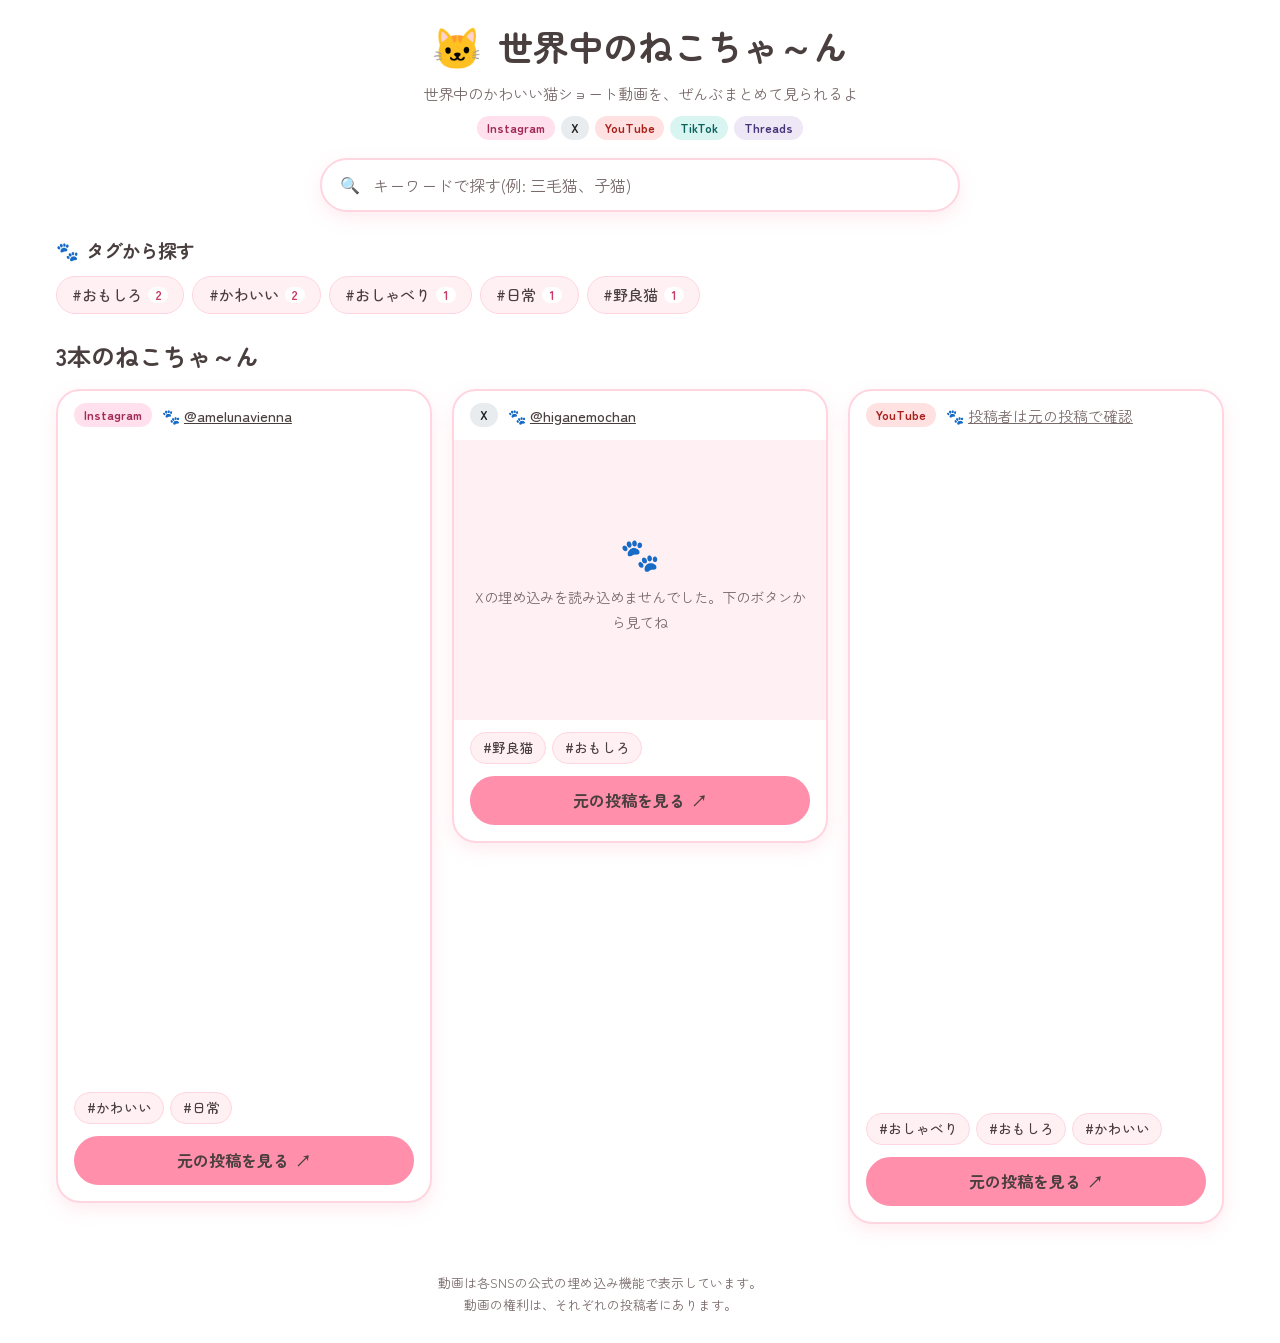
==== index.html @ 2f94e76e "Add files via upload" ====
<!DOCTYPE html>
<html lang="ja">
<head>
  <meta charset="UTF-8">
  <meta name="viewport" content="width=device-width, initial-scale=1">
  <title>世界中のねこちゃ～ん | 世界の猫ショート動画まとめ</title>
  <meta name="description" content="世界中の猫のショート動画を、Instagram・X・YouTube・TikTok・Threadsからまとめて見られるサイトです。">
  <link rel="icon" href="data:image/svg+xml,%3Csvg xmlns='http://www.w3.org/2000/svg' viewBox='0 0 100 100'%3E%3Ctext y='.9em' font-size='90'%3E🐱%3C/text%3E%3C/svg%3E">
  <link rel="preconnect" href="https://fonts.googleapis.com">
  <link rel="preconnect" href="https://fonts.gstatic.com" crossorigin>
  <link href="https://fonts.googleapis.com/css2?family=Zen+Maru+Gothic:wght@400;500;700&display=swap" rel="stylesheet">
  <link rel="stylesheet" href="style.css">
</head>
<body data-page="home">

  <header class="site-header">
    <a class="logo" href="index.html"><span class="logo__icon" aria-hidden="true">🐱</span><span>世界中のねこちゃ～ん</span></a>
  </header>

  <main class="container">
    <section class="hero">
      <p class="hero__lead">世界中のかわいい猫ショート動画を、ぜんぶまとめて見られるよ</p>
      <div class="hero__sns" aria-label="対応しているSNS">
        <span class="badge sns-instagram">Instagram</span>
        <span class="badge sns-x">X</span>
        <span class="badge sns-youtube">YouTube</span>
        <span class="badge sns-tiktok">TikTok</span>
        <span class="badge sns-threads">Threads</span>
      </div>
    </section>

    <form id="search-form" class="search" role="search">
      <span class="search__icon" aria-hidden="true">🔍</span>
      <input id="search-input" class="search__input" type="search" autocomplete="off"
             placeholder="キーワードで探す(例: 三毛猫、子猫)" aria-label="キーワードで探す">
    </form>

    <section id="tags-section">
      <h2 class="section-title">タグから探す</h2>
      <div id="tag-list" class="chips"></div>
    </section>

    <p id="check" class="check" hidden></p>

    <h2 id="result-count" class="result-count"></h2>
    <div id="grid" class="grid"></div>
    <div id="empty" class="empty" hidden>
      <span class="empty__icon" aria-hidden="true">🙀</span>
      <span id="empty-msg"></span>
    </div>
    <div class="more-wrap"><button id="more" class="btn btn--ghost" type="button" hidden></button></div>

    <noscript><p class="empty">このサイトを見るには、JavaScript を有効にしてください。</p></noscript>
  </main>

  <footer class="site-footer container">
    <p>動画は各SNSの公式の埋め込み機能で表示しています。<br>動画の権利は、それぞれの投稿者にあります。</p>
  </footer>

  <script src="videos.js"></script>
  <script src="app.js"></script>
</body>
</html>
---- style.css ----
/* 世界中のねこちゃ～ん ─ 見た目の設定
   色や角の丸さを変えたいときは、まず一番上の :root の中の数字を変えてみてください。 */

:root {
  --bg: #FFFFFF;          /* 背景:真っ白 */
  --text: #4A3F3F;        /* 文字:やわらかい焦げ茶グレー */
  --text-soft: #7A6B6B;   /* 補足の文字 */
  --pink: #FF8FAB;        /* メインのさくらピンク */
  --pink-soft: #FFF0F4;   /* ごく薄いピンク(タグの背景) */
  --pink-line: #FFD6E0;   /* 薄いピンク(枠線) */
  --pink-deep: #C93B67;   /* 濃いピンク(リンク文字) */
  --mint: #BFEBD9;        /* ワンポイントのミント */
  --mint-soft: #EAF8F2;
  --radius-card: 24px;    /* カードの角の丸さ */
  --shadow: 0 6px 18px rgba(255, 143, 171, 0.18);
  --font: "Zen Maru Gothic", "Hiragino Maru Gothic ProN", "Yu Gothic", "Meiryo", sans-serif;
}

*, *::before, *::after { box-sizing: border-box; }
[hidden] { display: none !important; }

html { background: var(--bg); -webkit-text-size-adjust: 100%; }
body {
  margin: 0;
  background: var(--bg);
  color: var(--text);
  font-family: var(--font);
  font-size: 16px;
  line-height: 1.7;
}
a { color: var(--pink-deep); }
:focus-visible { outline: 3px solid var(--pink-deep); outline-offset: 2px; }

.container { width: 100%; max-width: 1200px; margin: 0 auto; padding: 0 16px; }

/* ---------- ヘッダー・ひとこと ---------- */
.site-header { padding: 20px 0 6px; text-align: center; }
.logo {
  display: inline-flex; align-items: center; gap: 0.45em;
  color: var(--text); text-decoration: none; font-weight: 700;
  font-size: clamp(1.4rem, 6vw, 2.2rem); line-height: 1.3;
}
.logo__icon { font-size: 1.15em; }

.hero { text-align: center; padding: 2px 0 18px; }
.hero__lead { margin: 0 0 10px; color: var(--text-soft); font-size: 0.95rem; }
.hero__sns { display: flex; flex-wrap: wrap; justify-content: center; gap: 6px; }

/* ---------- ボタン(どれも丸っこく) ---------- */
.btn {
  display: inline-flex; align-items: center; justify-content: center; gap: 0.4em;
  min-height: 44px; padding: 0.55em 1.5em;
  border: 2px solid var(--pink); border-radius: 999px;
  background: var(--pink); color: var(--text);
  font: inherit; font-weight: 700; text-decoration: none; cursor: pointer;
}
.btn:hover { box-shadow: var(--shadow); }
.btn--ghost { background: #fff; border-color: var(--pink-line); }
.btn--ghost:hover { border-color: var(--pink); }
.btn--small { min-height: 38px; padding: 0.3em 1.1em; font-size: 0.9rem; }
.btn--block { display: flex; width: 100%; }

/* ---------- 検索ボックス ---------- */
.search { position: relative; max-width: 640px; margin: 0 auto 8px; }
.search__icon {
  position: absolute; left: 20px; top: 50%; transform: translateY(-50%);
  pointer-events: none;
}
.search__input {
  width: 100%; height: 54px; padding: 0 1.3em 0 3.2em;
  border: 2px solid var(--pink-line); border-radius: 999px;
  background: #fff; color: var(--text);
  font: inherit; font-size: 16px; /* 16px未満だとiPhoneで入力時に拡大されてしまう */
  box-shadow: var(--shadow);
}
.search__input::placeholder { color: var(--text-soft); }
.search__input:focus { outline: none; border-color: var(--pink); box-shadow: 0 0 0 4px rgba(255, 143, 171, 0.28); }

/* ---------- 見出し ---------- */
.section-title { margin: 26px 0 12px; font-size: 1.15rem; line-height: 1.4; }
.section-title::before { content: "🐾"; margin-right: 0.4em; }
.muted { color: var(--text-soft); }
.tag-title { margin: 14px 0 2px; font-size: clamp(1.6rem, 7vw, 2.4rem); line-height: 1.3; word-break: break-all; }
.tag-sub { margin: 0 0 14px; color: var(--text-soft); }

/* ---------- タグのボタン ---------- */
.chips { display: flex; flex-wrap: wrap; gap: 8px; align-items: center; }
.chip {
  display: inline-flex; align-items: center; gap: 0.4em;
  min-height: 38px; padding: 0.25em 1em;
  border: 1.5px solid var(--pink-line); border-radius: 999px;
  background: var(--pink-soft); color: var(--text);
  font-weight: 500; font-size: 0.95rem; line-height: 1.3; text-decoration: none;
}
.chip:hover { background: var(--pink); border-color: var(--pink); }
.chip__count {
  min-width: 1.6em; padding: 0 0.45em; border-radius: 999px;
  background: #fff; color: var(--pink-deep);
  font-size: 0.78rem; font-weight: 700; text-align: center;
}
.chip--current { background: var(--pink); border-color: var(--pink); font-weight: 700; }
.chip--small { min-height: 32px; padding: 0.15em 0.85em; font-size: 0.85rem; }

/* ---------- SNSの名札 ---------- */
.badge {
  display: inline-block; padding: 0.1em 0.8em; border-radius: 999px;
  font-size: 0.78rem; font-weight: 700; line-height: 1.7; white-space: nowrap;
}
.sns-youtube   { background: #FFE1E1; color: #A8201A; }
.sns-instagram { background: #FFE0EC; color: #A12A58; }
.sns-x         { background: #E9ECEF; color: #222222; }
.sns-tiktok    { background: #D9F5F2; color: #0B625D; }
.sns-threads   { background: #EDE7F6; color: #46347A; }

/* ---------- 検索結果の表示まわり ---------- */
.result-count { margin: 22px 0 12px; font-weight: 700; }
.empty { margin: 30px 0; padding: 28px 16px; border-radius: var(--radius-card); background: var(--pink-soft); text-align: center; }
.empty__icon { display: block; margin-bottom: 4px; font-size: 2rem; }
.more-wrap { margin: 26px 0 8px; text-align: center; }

/* ---------- 動画カード ---------- */
.grid {
  display: grid; gap: 20px; align-items: start;
  grid-template-columns: repeat(auto-fill, minmax(min(100%, 340px), 1fr));
}
.card {
  display: flex; flex-direction: column; min-width: 0; overflow: hidden;
  border: 2px solid var(--pink-line); border-radius: var(--radius-card);
  background: #fff; box-shadow: var(--shadow);
}
.card__head { display: flex; align-items: center; gap: 10px; padding: 12px 16px; min-width: 0; }
.card__author { min-width: 0; overflow: hidden; text-overflow: ellipsis; white-space: nowrap; font-size: 0.92rem; font-weight: 500; }
.card__author::before { content: "🐾 "; }
.card__author a { color: var(--text); }
.card__author .author-unknown { color: var(--text-soft); font-weight: 400; }
.card__tags { display: flex; flex-wrap: wrap; gap: 6px; margin: 0; padding: 12px 16px 4px; list-style: none; }
.card__link { margin: 8px 16px 16px; width: calc(100% - 32px); }

/* ---------- 埋め込みの枠 ---------- */
.embed { position: relative; width: 100%; background: var(--pink-soft); }
.embed iframe { position: absolute; inset: 0; width: 100%; height: 100%; border: 0; background: #fff; }
.embed--youtube   { aspect-ratio: 9 / 16; }
.embed--tiktok    { aspect-ratio: 325 / 740; }
.embed--instagram { height: 640px; }   /* 読み込み後にInstagramが教えてくれる高さに自動で変わります */
.embed--threads   { height: 580px; }
.embed--x         { min-height: 280px; }
.embed--x.embed--ready { min-height: 0; background: #fff; }
.embed--linkonly  { min-height: 150px; }
.embed__x { display: flex; justify-content: center; }
.embed__note {
  position: absolute; inset: 0; padding: 16px;
  display: flex; flex-direction: column; align-items: center; justify-content: center; gap: 6px;
  color: var(--text-soft); font-size: 0.9rem; text-align: center;
}
.embed__paw { font-size: 2rem; }

/* ---------- ほかのタグ・チェック表示・フッター ---------- */
.check { margin: 0 0 18px; padding: 14px 16px; border-radius: 18px; background: var(--mint-soft); border: 1.5px solid var(--mint); font-size: 0.92rem; }
.check h2 { margin: 0 0 6px; font-size: 1rem; }
.check ul { margin: 6px 0 0; padding-left: 1.2em; }
.check code { word-break: break-all; font-size: 0.85em; }

.site-footer { margin: 48px 0 28px; text-align: center; color: var(--text-soft); font-size: 0.8rem; }

@media (prefers-reduced-motion: no-preference) {
  .btn, .chip, .card { transition: box-shadow 0.15s ease, background-color 0.15s ease, border-color 0.15s ease; }
  .btn:hover, .chip:hover { transform: translateY(-1px); }
  .embed__paw { animation: bob 1.4s ease-in-out infinite; }
  @keyframes bob { 0%, 100% { transform: translateY(0); } 50% { transform: translateY(-5px); } }
}
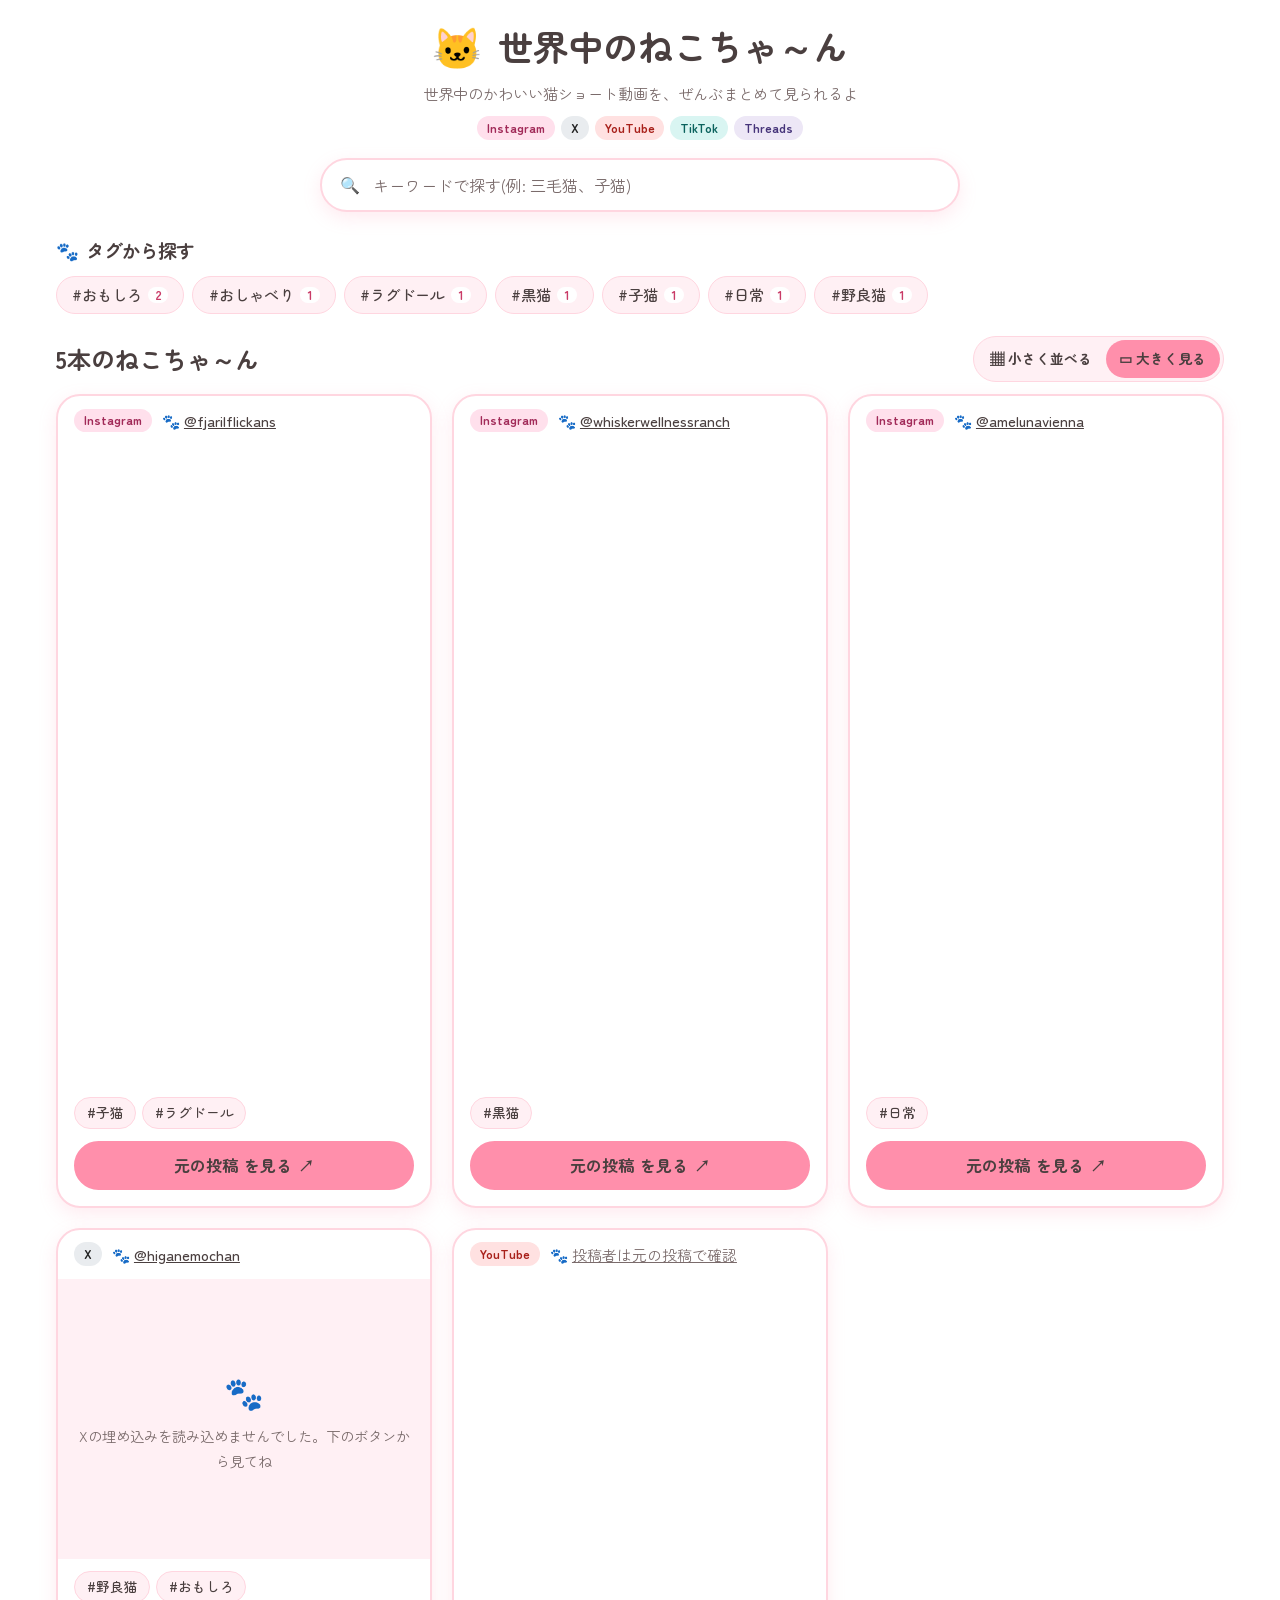
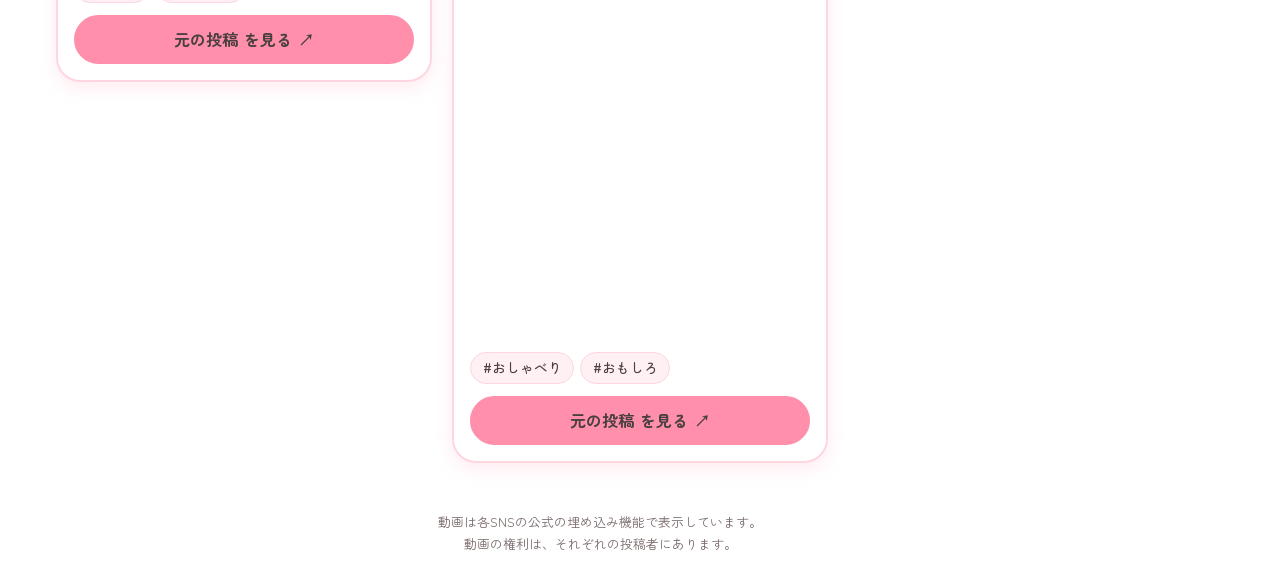
==== commit 180c4e53: "Add files via upload" ====
--- a/index.html
+++ b/index.html
@@ -42,7 +42,13 @@
 
     <p id="check" class="check" hidden></p>
 
-    <h2 id="result-count" class="result-count"></h2>
+    <div id="toolbar" class="toolbar">
+      <h2 id="result-count" class="result-count"></h2>
+      <div class="view-toggle" role="group" aria-label="ならべ方">
+        <button type="button" class="view-toggle__btn" data-view="compact" aria-pressed="false">▦ 小さく並べる</button>
+        <button type="button" class="view-toggle__btn" data-view="full" aria-pressed="false">▭ 大きく見る</button>
+      </div>
+    </div>
     <div id="grid" class="grid"></div>
     <div id="empty" class="empty" hidden>
       <span class="empty__icon" aria-hidden="true">🙀</span>
--- a/style.css
+++ b/style.css
@@ -154,6 +154,71 @@
 }
 .embed__paw { font-size: 2rem; }
 
+/* ---------- 「小さく並べる / 大きく見る」の切り替えボタン ---------- */
+.toolbar { display: flex; flex-wrap: wrap; align-items: center; justify-content: space-between; gap: 10px 16px; margin: 22px 0 12px; }
+.toolbar .result-count { margin: 0; }
+.view-toggle { display: inline-flex; padding: 3px; border: 1.5px solid var(--pink-line); border-radius: 999px; background: var(--pink-soft); }
+.view-toggle__btn {
+  min-height: 38px; padding: 0.2em 1em; border: 0; border-radius: 999px;
+  background: transparent; color: var(--text);
+  font: inherit; font-size: 0.85rem; font-weight: 700; white-space: nowrap; cursor: pointer;
+}
+.view-toggle__btn[aria-pressed="true"] { background: var(--pink); }
+
+/* ---------- 小さく並べる(スマホでは2列。タップすると動画が開く) ---------- */
+.card__thumb { display: none; }
+.card__link-long { display: inline; }
+.grid--compact { grid-template-columns: repeat(2, minmax(0, 1fr)); gap: 12px; }
+.grid--compact .card { border-radius: 18px; }
+.grid--compact .embed { display: none; }
+.grid--compact .card__thumb {
+  display: block; order: 1; position: relative; width: 100%; aspect-ratio: 3 / 4;
+  padding: 0; border: 0; overflow: hidden; background: var(--pink-soft); cursor: pointer;
+}
+.thumb__fallback { position: absolute; inset: 0; display: flex; align-items: center; justify-content: center; }
+.thumb__paw { font-size: 2.6rem; opacity: 0.75; }
+.thumb__img { position: absolute; inset: 0; width: 100%; height: 100%; object-fit: cover; transform: scale(1.18); /* 縦動画の表紙の黒い帯を隠す */ }
+.thumb__badge { position: absolute; left: 8px; top: 8px; box-shadow: 0 0 0 2px #fff; }
+.thumb__play {
+  position: absolute; right: 8px; bottom: 8px; width: 38px; height: 38px; padding-left: 2px;
+  display: flex; align-items: center; justify-content: center; border-radius: 50%;
+  background: rgba(255, 255, 255, 0.94); color: var(--pink-deep); font-size: 0.95rem;
+  box-shadow: 0 2px 8px rgba(74, 63, 63, 0.25);
+}
+.grid--compact .card__head { order: 2; padding: 8px 10px 0; }
+.grid--compact .card__head .badge { display: none; }
+.grid--compact .card__author { font-size: 0.8rem; }
+.grid--compact .card__tags { order: 3; gap: 4px; padding: 6px 10px 0; }
+.grid--compact .card__tags li:nth-child(n + 4) { display: none; }
+.grid--compact .chip--small { min-height: 28px; padding: 0.1em 0.65em; font-size: 0.75rem; }
+.grid--compact .card__link { order: 4; min-height: 36px; margin: 8px 10px 10px; width: calc(100% - 20px); padding: 0.25em 0.8em; font-size: 0.8rem; }
+.grid--compact .card__link-long { display: none; }
+@media (min-width: 600px) {
+  .grid--compact { grid-template-columns: repeat(auto-fill, minmax(190px, 1fr)); gap: 16px; }
+}
+
+/* ---------- 動画ポップアップ ---------- */
+body.is-locked { overflow: hidden; }
+.viewer { position: fixed; inset: 0; z-index: 100; display: flex; align-items: center; justify-content: center; padding: 12px; }
+.viewer__backdrop { position: absolute; inset: 0; background: rgba(74, 63, 63, 0.55); }
+.viewer__panel {
+  position: relative; display: flex; flex-direction: column; width: 100%; max-width: 440px;
+  max-height: calc(100vh - 24px); max-height: calc(100dvh - 24px); overflow-y: auto;
+  border: 2px solid var(--pink-line); border-radius: var(--radius-card); background: #fff;
+  box-shadow: 0 12px 40px rgba(74, 63, 63, 0.35);
+}
+.viewer__bar { position: sticky; top: 0; z-index: 1; display: flex; align-items: center; gap: 10px; padding: 8px 8px 8px 16px; background: #fff; }
+.viewer__author { flex: 1; min-width: 0; overflow: hidden; text-overflow: ellipsis; white-space: nowrap; font-size: 0.92rem; font-weight: 500; }
+.viewer__author::before { content: "🐾 "; }
+.viewer__author a { color: var(--text); }
+.viewer__author .author-unknown { color: var(--text-soft); font-weight: 400; }
+.viewer__close {
+  flex: none; width: 44px; height: 44px; border: 2px solid var(--pink-line); border-radius: 50%;
+  background: #fff; color: var(--text); font: inherit; font-size: 1rem; cursor: pointer;
+}
+.viewer__close:hover { background: var(--pink-soft); }
+.viewer__link { margin: 8px 16px 16px; width: calc(100% - 32px); }
+
 /* ---------- ほかのタグ・チェック表示・フッター ---------- */
 .check { margin: 0 0 18px; padding: 14px 16px; border-radius: 18px; background: var(--mint-soft); border: 1.5px solid var(--mint); font-size: 0.92rem; }
 .check h2 { margin: 0 0 6px; font-size: 1rem; }
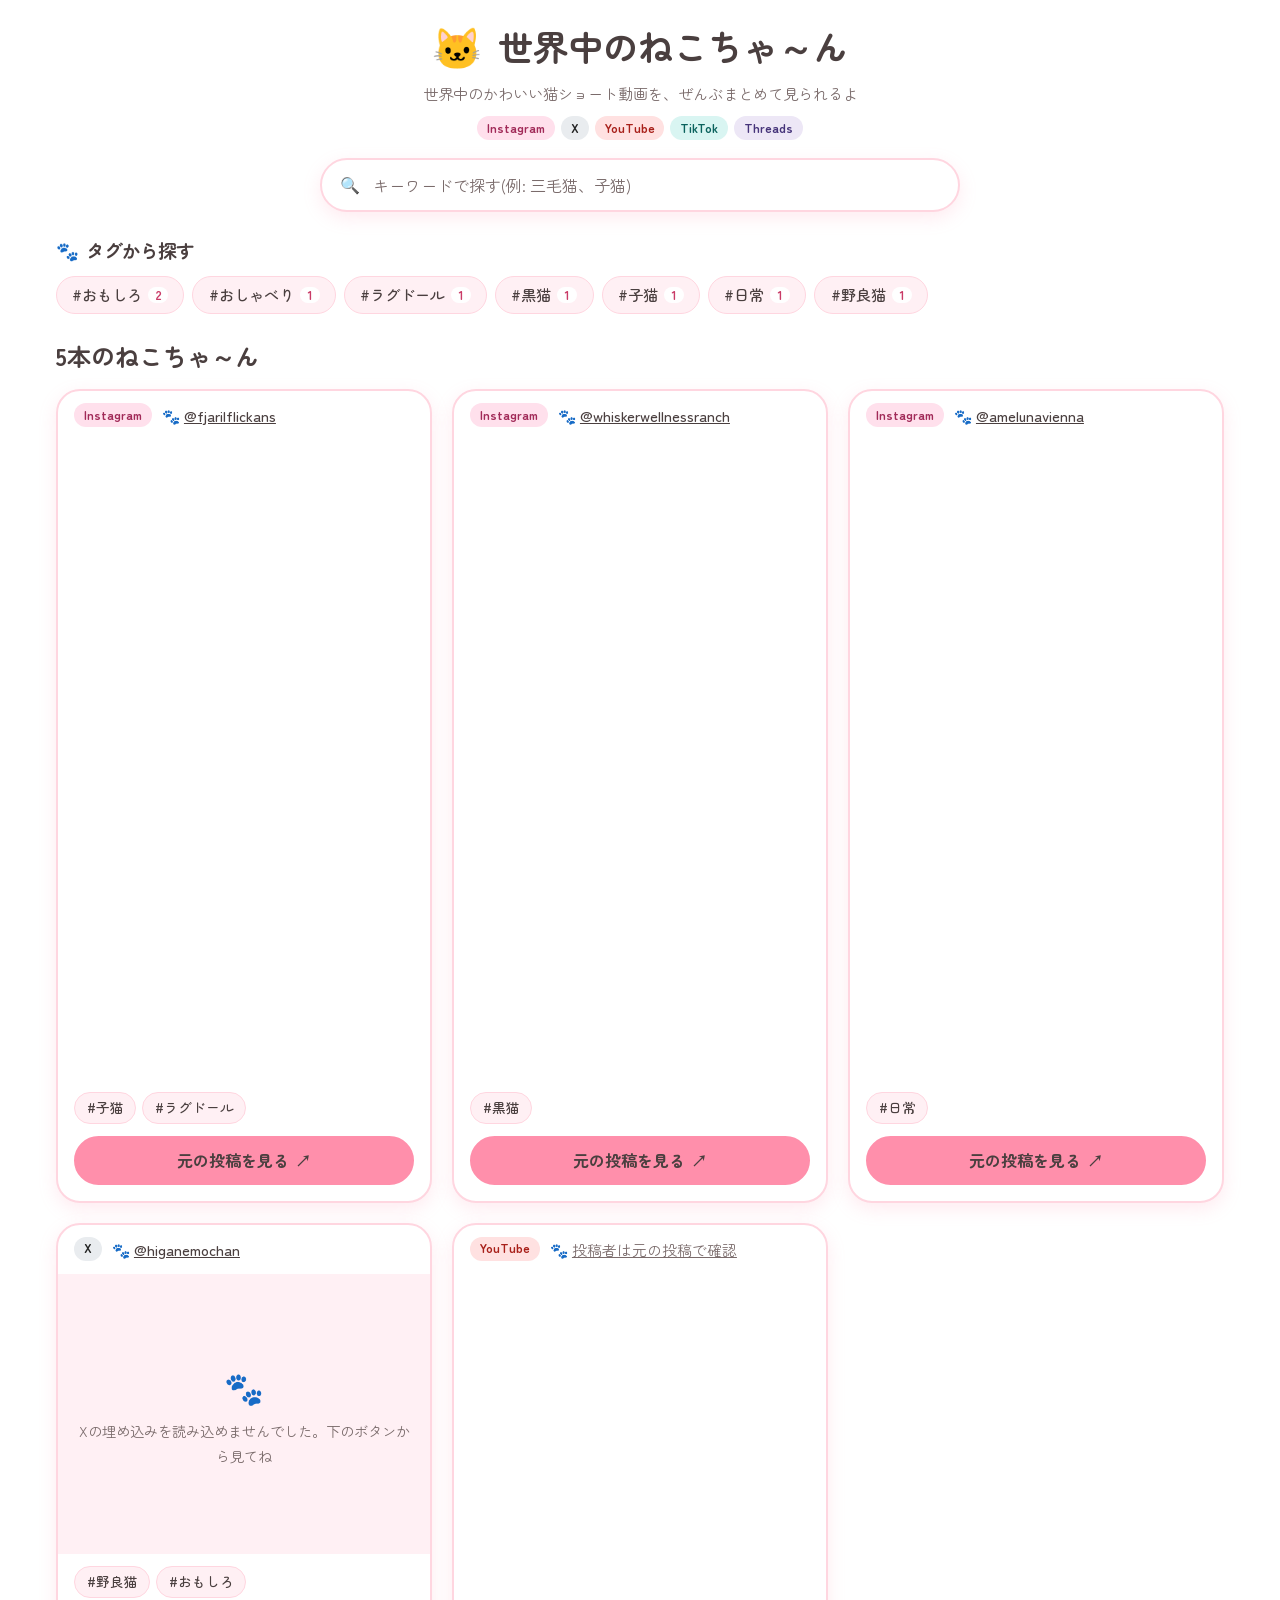
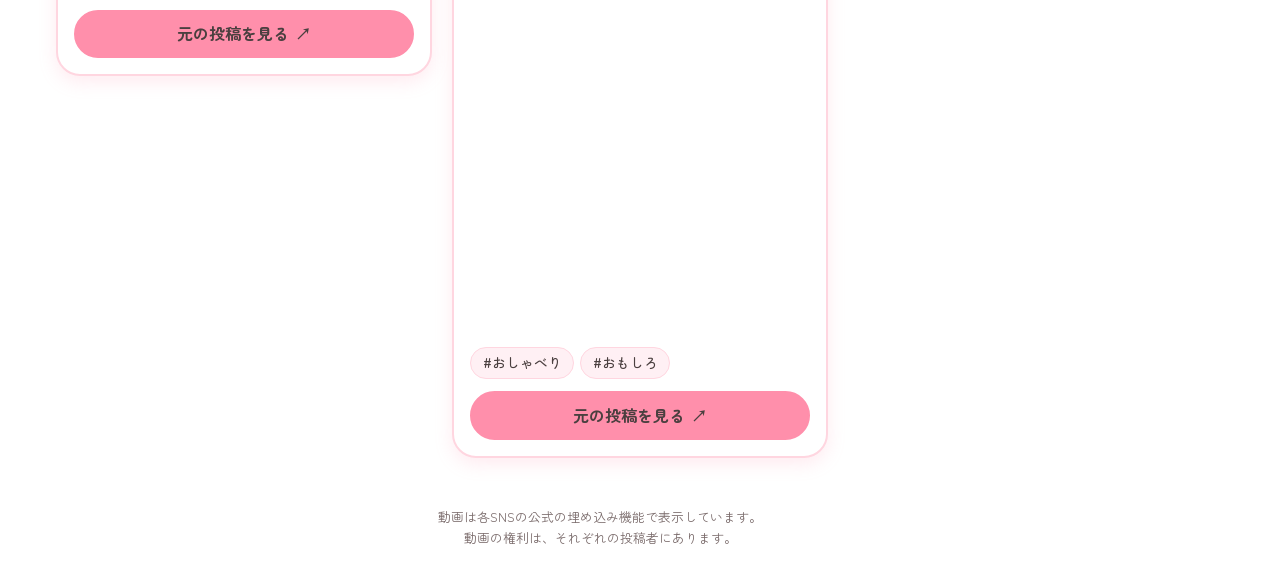
==== commit 9402495c: "Add files via upload" ====
--- a/index.html
+++ b/index.html
@@ -42,13 +42,7 @@
 
     <p id="check" class="check" hidden></p>
 
-    <div id="toolbar" class="toolbar">
-      <h2 id="result-count" class="result-count"></h2>
-      <div class="view-toggle" role="group" aria-label="ならべ方">
-        <button type="button" class="view-toggle__btn" data-view="compact" aria-pressed="false">▦ 小さく並べる</button>
-        <button type="button" class="view-toggle__btn" data-view="full" aria-pressed="false">▭ 大きく見る</button>
-      </div>
-    </div>
+    <h2 id="result-count" class="result-count"></h2>
     <div id="grid" class="grid"></div>
     <div id="empty" class="empty" hidden>
       <span class="empty__icon" aria-hidden="true">🙀</span>
--- a/style.css
+++ b/style.css
@@ -154,71 +154,6 @@
 }
 .embed__paw { font-size: 2rem; }
 
-/* ---------- 「小さく並べる / 大きく見る」の切り替えボタン ---------- */
-.toolbar { display: flex; flex-wrap: wrap; align-items: center; justify-content: space-between; gap: 10px 16px; margin: 22px 0 12px; }
-.toolbar .result-count { margin: 0; }
-.view-toggle { display: inline-flex; padding: 3px; border: 1.5px solid var(--pink-line); border-radius: 999px; background: var(--pink-soft); }
-.view-toggle__btn {
-  min-height: 38px; padding: 0.2em 1em; border: 0; border-radius: 999px;
-  background: transparent; color: var(--text);
-  font: inherit; font-size: 0.85rem; font-weight: 700; white-space: nowrap; cursor: pointer;
-}
-.view-toggle__btn[aria-pressed="true"] { background: var(--pink); }
-
-/* ---------- 小さく並べる(スマホでは2列。タップすると動画が開く) ---------- */
-.card__thumb { display: none; }
-.card__link-long { display: inline; }
-.grid--compact { grid-template-columns: repeat(2, minmax(0, 1fr)); gap: 12px; }
-.grid--compact .card { border-radius: 18px; }
-.grid--compact .embed { display: none; }
-.grid--compact .card__thumb {
-  display: block; order: 1; position: relative; width: 100%; aspect-ratio: 3 / 4;
-  padding: 0; border: 0; overflow: hidden; background: var(--pink-soft); cursor: pointer;
-}
-.thumb__fallback { position: absolute; inset: 0; display: flex; align-items: center; justify-content: center; }
-.thumb__paw { font-size: 2.6rem; opacity: 0.75; }
-.thumb__img { position: absolute; inset: 0; width: 100%; height: 100%; object-fit: cover; transform: scale(1.18); /* 縦動画の表紙の黒い帯を隠す */ }
-.thumb__badge { position: absolute; left: 8px; top: 8px; box-shadow: 0 0 0 2px #fff; }
-.thumb__play {
-  position: absolute; right: 8px; bottom: 8px; width: 38px; height: 38px; padding-left: 2px;
-  display: flex; align-items: center; justify-content: center; border-radius: 50%;
-  background: rgba(255, 255, 255, 0.94); color: var(--pink-deep); font-size: 0.95rem;
-  box-shadow: 0 2px 8px rgba(74, 63, 63, 0.25);
-}
-.grid--compact .card__head { order: 2; padding: 8px 10px 0; }
-.grid--compact .card__head .badge { display: none; }
-.grid--compact .card__author { font-size: 0.8rem; }
-.grid--compact .card__tags { order: 3; gap: 4px; padding: 6px 10px 0; }
-.grid--compact .card__tags li:nth-child(n + 4) { display: none; }
-.grid--compact .chip--small { min-height: 28px; padding: 0.1em 0.65em; font-size: 0.75rem; }
-.grid--compact .card__link { order: 4; min-height: 36px; margin: 8px 10px 10px; width: calc(100% - 20px); padding: 0.25em 0.8em; font-size: 0.8rem; }
-.grid--compact .card__link-long { display: none; }
-@media (min-width: 600px) {
-  .grid--compact { grid-template-columns: repeat(auto-fill, minmax(190px, 1fr)); gap: 16px; }
-}
-
-/* ---------- 動画ポップアップ ---------- */
-body.is-locked { overflow: hidden; }
-.viewer { position: fixed; inset: 0; z-index: 100; display: flex; align-items: center; justify-content: center; padding: 12px; }
-.viewer__backdrop { position: absolute; inset: 0; background: rgba(74, 63, 63, 0.55); }
-.viewer__panel {
-  position: relative; display: flex; flex-direction: column; width: 100%; max-width: 440px;
-  max-height: calc(100vh - 24px); max-height: calc(100dvh - 24px); overflow-y: auto;
-  border: 2px solid var(--pink-line); border-radius: var(--radius-card); background: #fff;
-  box-shadow: 0 12px 40px rgba(74, 63, 63, 0.35);
-}
-.viewer__bar { position: sticky; top: 0; z-index: 1; display: flex; align-items: center; gap: 10px; padding: 8px 8px 8px 16px; background: #fff; }
-.viewer__author { flex: 1; min-width: 0; overflow: hidden; text-overflow: ellipsis; white-space: nowrap; font-size: 0.92rem; font-weight: 500; }
-.viewer__author::before { content: "🐾 "; }
-.viewer__author a { color: var(--text); }
-.viewer__author .author-unknown { color: var(--text-soft); font-weight: 400; }
-.viewer__close {
-  flex: none; width: 44px; height: 44px; border: 2px solid var(--pink-line); border-radius: 50%;
-  background: #fff; color: var(--text); font: inherit; font-size: 1rem; cursor: pointer;
-}
-.viewer__close:hover { background: var(--pink-soft); }
-.viewer__link { margin: 8px 16px 16px; width: calc(100% - 32px); }
-
 /* ---------- ほかのタグ・チェック表示・フッター ---------- */
 .check { margin: 0 0 18px; padding: 14px 16px; border-radius: 18px; background: var(--mint-soft); border: 1.5px solid var(--mint); font-size: 0.92rem; }
 .check h2 { margin: 0 0 6px; font-size: 1rem; }
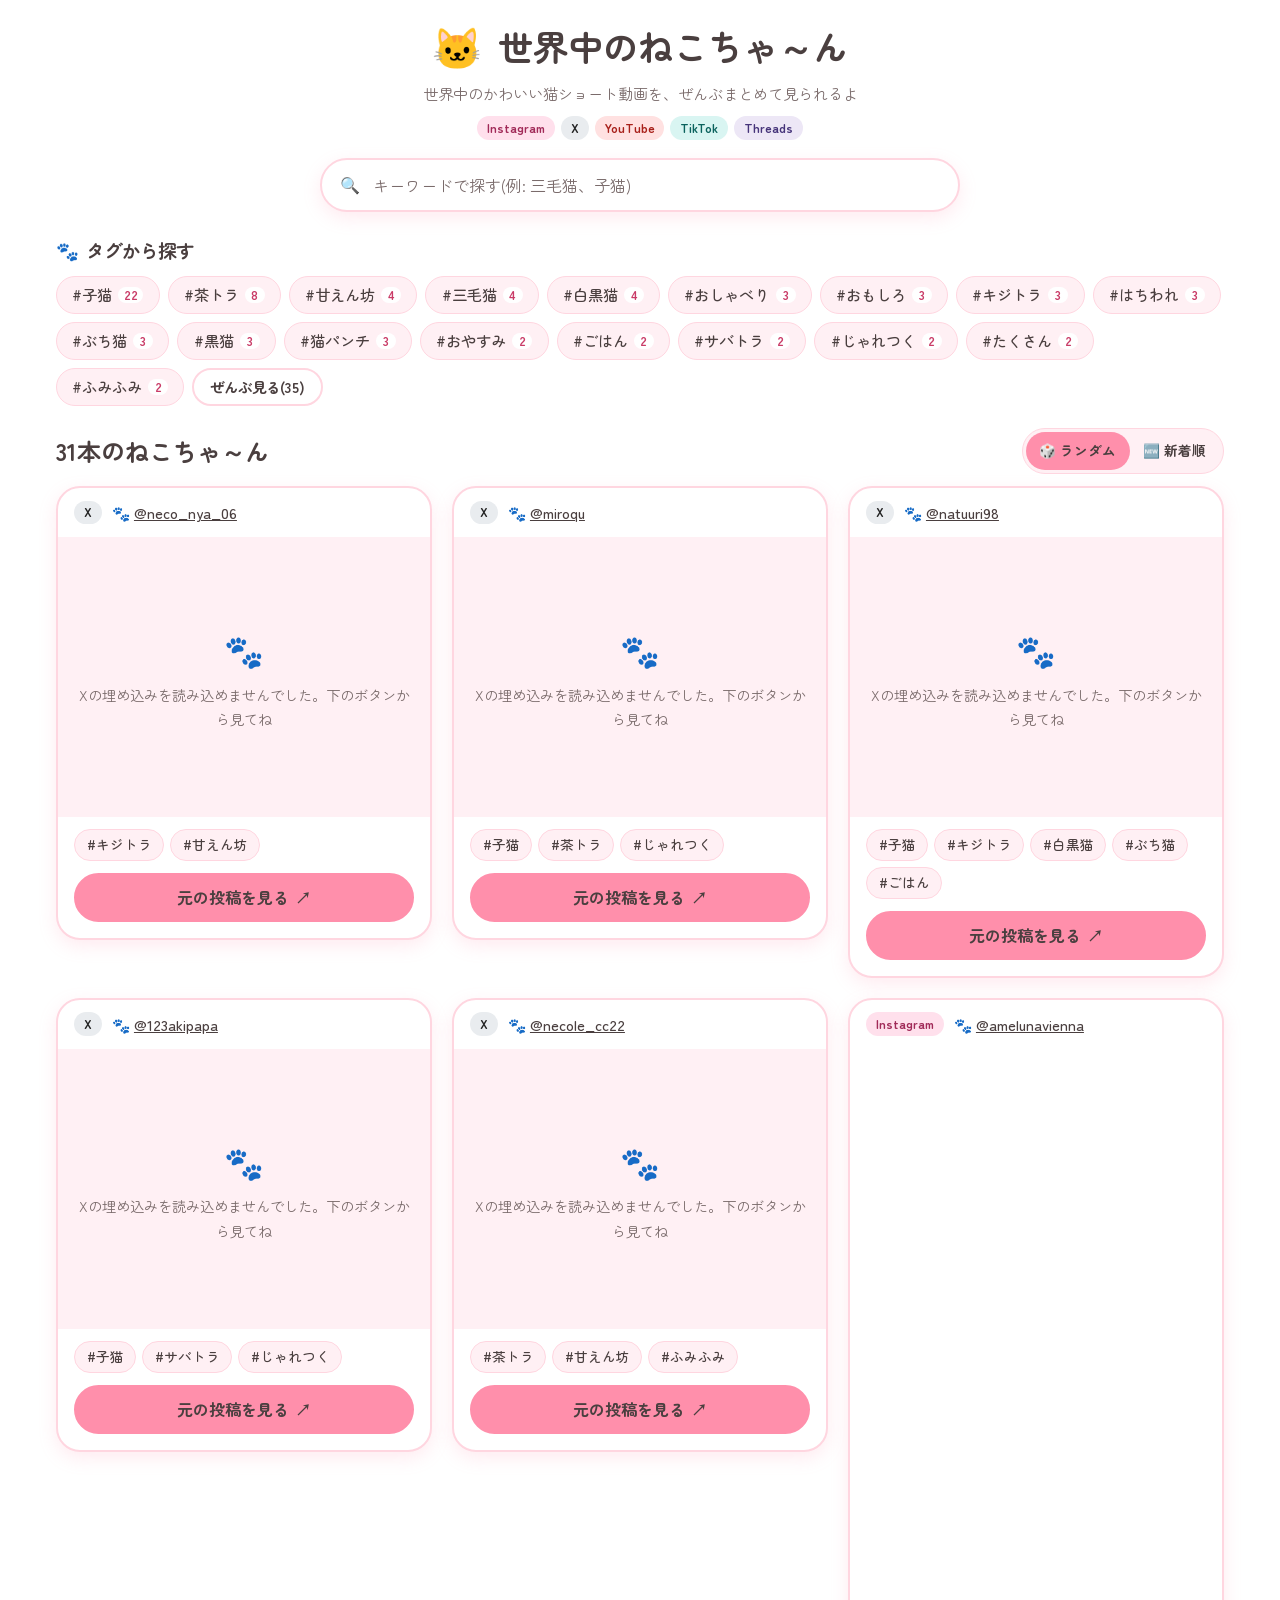
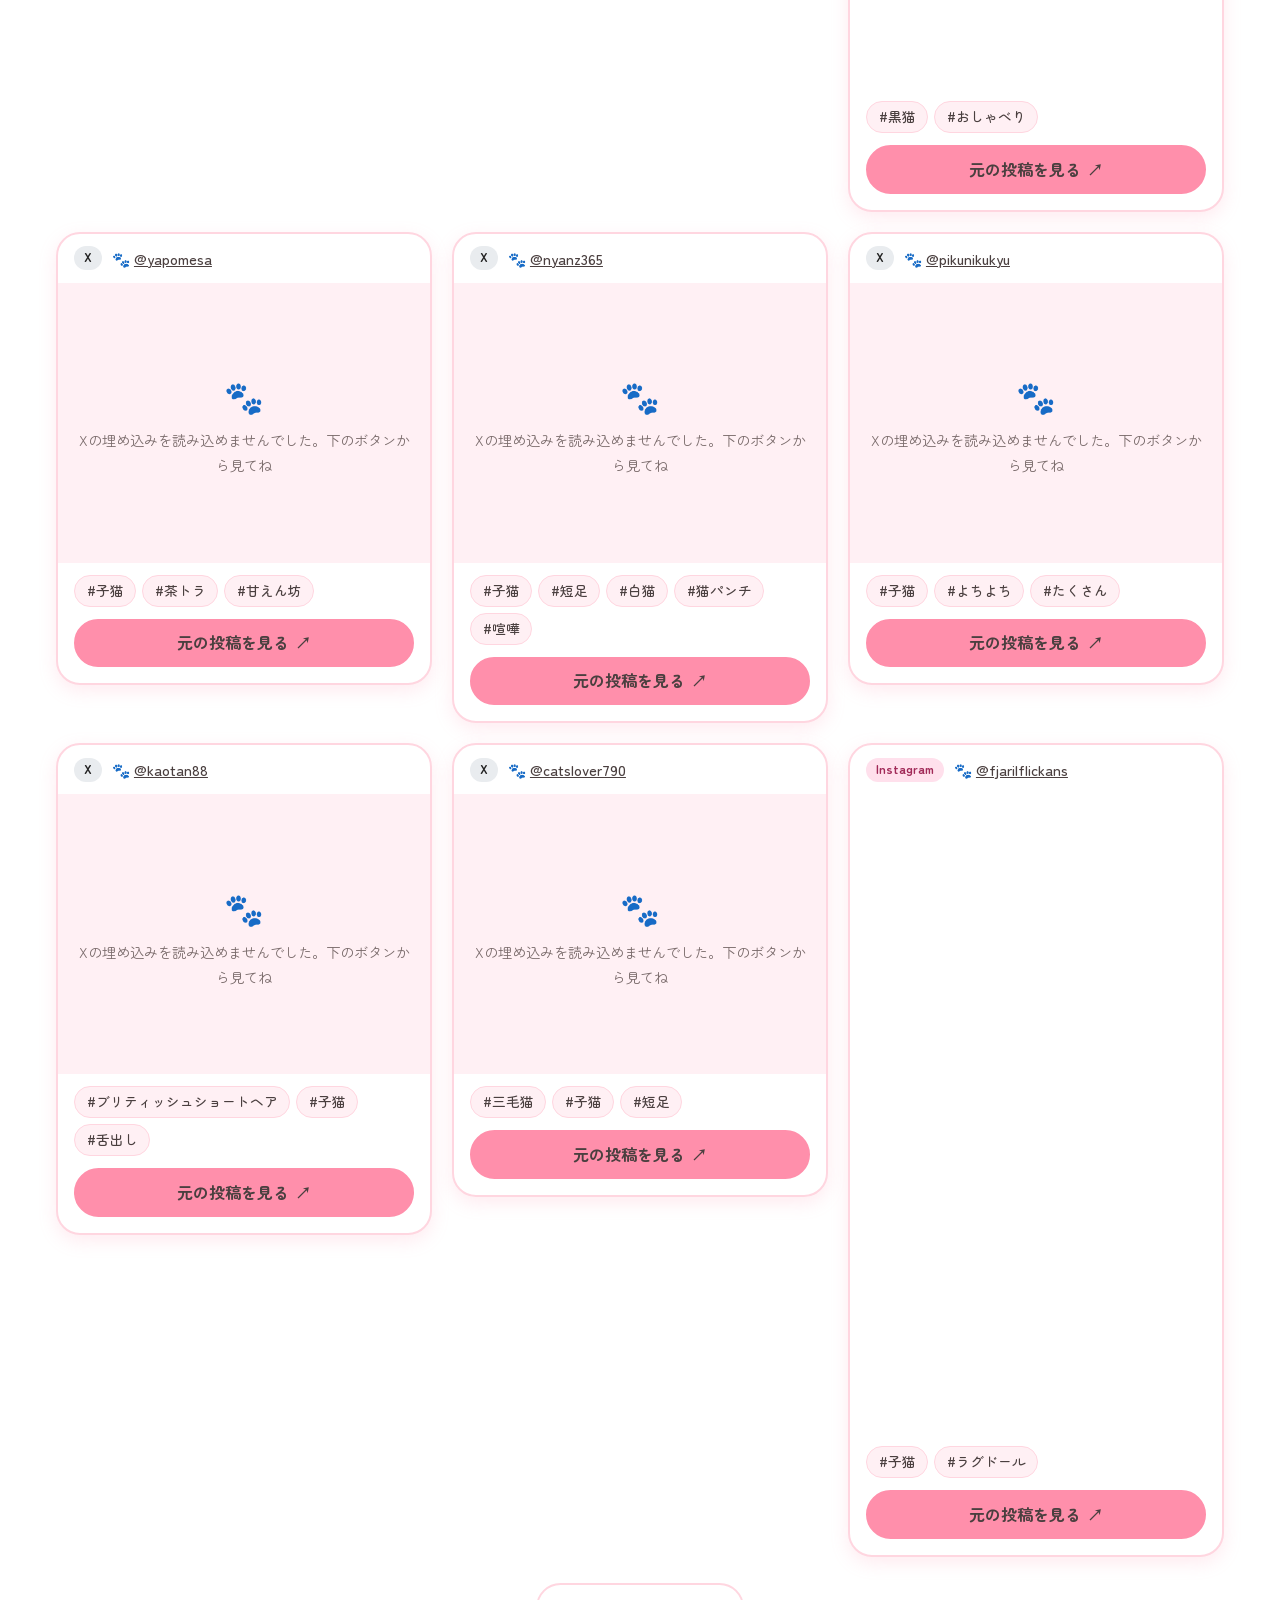
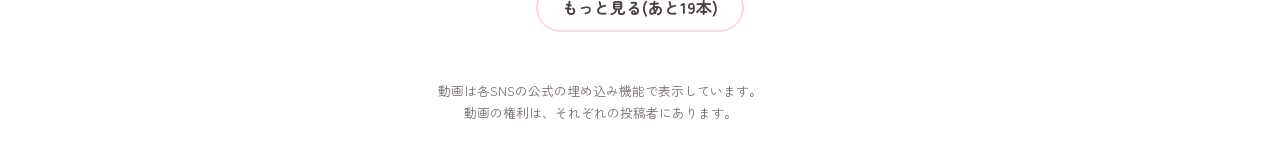
==== commit b55cc48f: "Add files via upload" ====
--- a/index.html
+++ b/index.html
@@ -42,7 +42,13 @@
 
     <p id="check" class="check" hidden></p>
 
-    <h2 id="result-count" class="result-count"></h2>
+    <div id="toolbar" class="toolbar">
+      <h2 id="result-count" class="result-count"></h2>
+      <div class="sort-toggle" role="group" aria-label="ならべ方">
+        <button type="button" class="sort-toggle__btn" data-sort="random" aria-pressed="true">🎲 ランダム</button>
+        <button type="button" class="sort-toggle__btn" data-sort="newest" aria-pressed="false">🆕 新着順</button>
+      </div>
+    </div>
     <div id="grid" class="grid"></div>
     <div id="empty" class="empty" hidden>
       <span class="empty__icon" aria-hidden="true">🙀</span>
--- a/style.css
+++ b/style.css
@@ -154,6 +154,17 @@
 }
 .embed__paw { font-size: 2rem; }
 
+/* ---------- 並び順の切り替えボタン(ランダム / 新着順) ---------- */
+.toolbar { display: flex; flex-wrap: wrap; align-items: center; justify-content: space-between; gap: 10px 16px; margin: 22px 0 12px; }
+.toolbar .result-count { margin: 0; }
+.sort-toggle { display: inline-flex; padding: 3px; border: 1.5px solid var(--pink-line); border-radius: 999px; background: var(--pink-soft); }
+.sort-toggle__btn {
+  min-height: 38px; padding: 0.2em 1em; border: 0; border-radius: 999px;
+  background: transparent; color: var(--text);
+  font: inherit; font-size: 0.85rem; font-weight: 700; white-space: nowrap; cursor: pointer;
+}
+.sort-toggle__btn[aria-pressed="true"] { background: var(--pink); }
+
 /* ---------- ほかのタグ・チェック表示・フッター ---------- */
 .check { margin: 0 0 18px; padding: 14px 16px; border-radius: 18px; background: var(--mint-soft); border: 1.5px solid var(--mint); font-size: 0.92rem; }
 .check h2 { margin: 0 0 6px; font-size: 1rem; }
